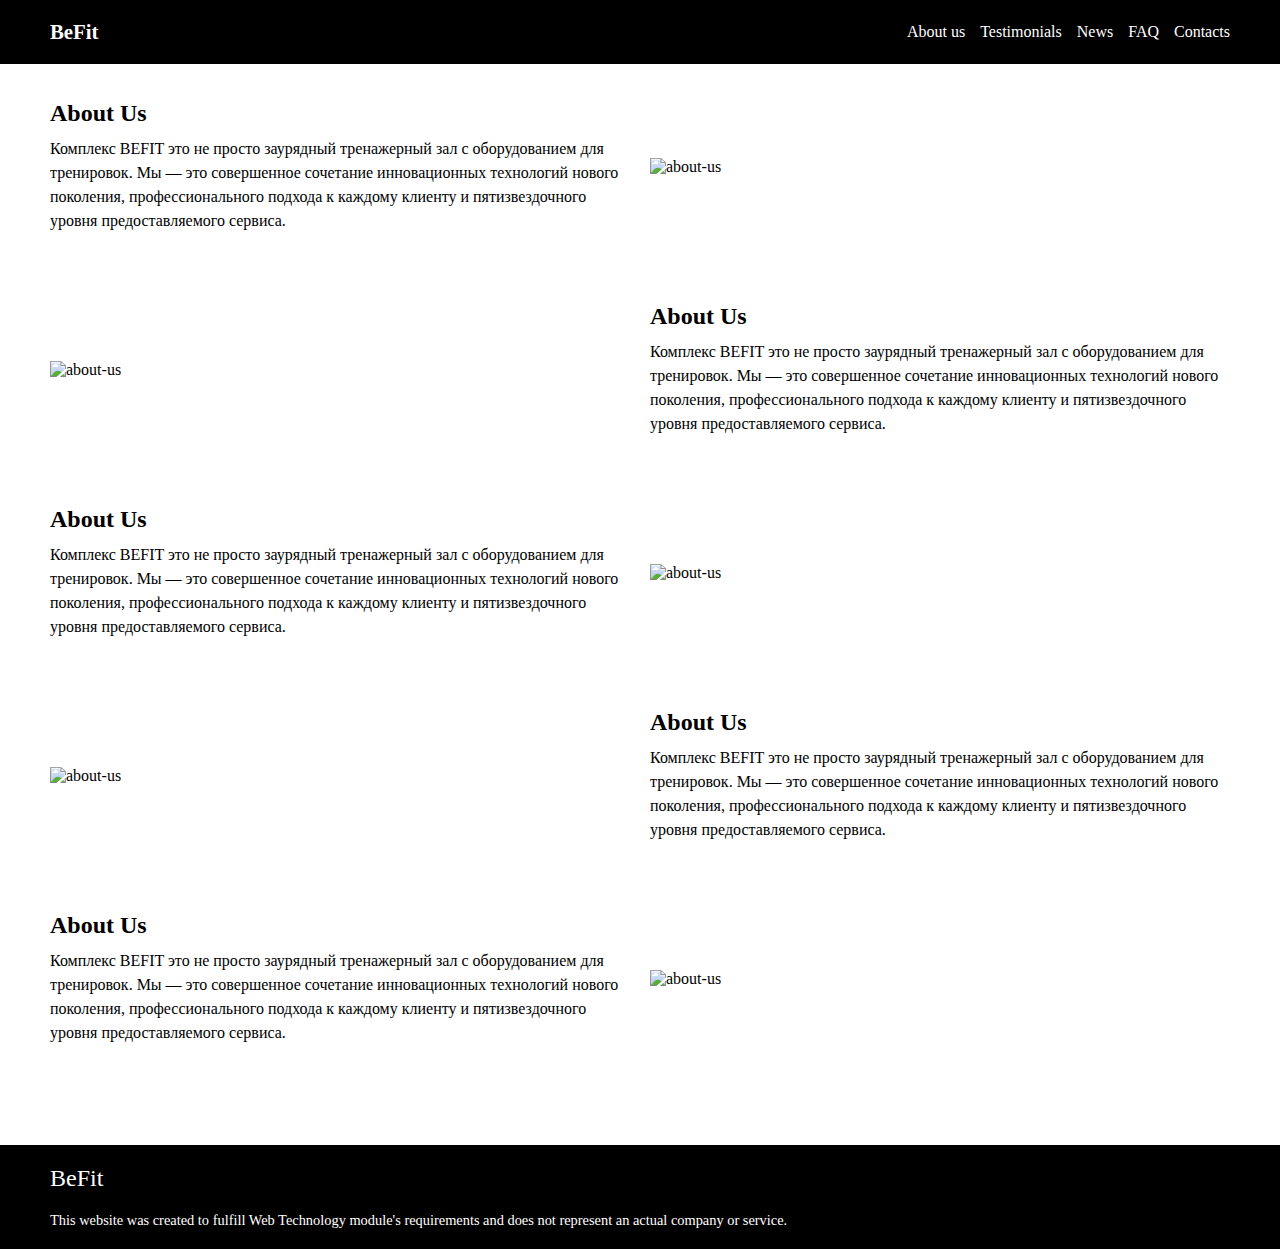
==== about.html @ 7443f544 "Add about page" ====
<!DOCTYPE html>
<html lang="en">
  <head>
    <meta charset="UTF-8" />
    <meta name="viewport" content="width=device-width, initial-scale=1.0" />
    <link rel="stylesheet" href="./assets/styles/about.css" />
    <title>About BeFit</title>
  </head>
  <body>
    <div class="navbar">
      <div class="logo">
        <a href="#">BeFit</a>
      </div>
      <nav>
        <ul>
          <li><a href="about.html">About us</a></li>
          <li><a href="testimonials.html">Testimonials</a></li>
          <li><a href="news.html">News</a></li>
          <li><a href="faq.html">FAQ</a></li>
          <li><a href="contacts.html">Contacts</a></li>
        </ul>
      </nav>
    </div>

    <div class="container">
      <div class="info">
        <div class="content">
          <h2>About Us</h2>
          <p>
            Комплекс BEFIT это не просто заурядный тренажерный зал с
            оборудованием для тренировок. Мы — это совершенное сочетание
            инновационных технологий нового поколения, профессионального подхода
            к каждому клиенту и пятизвездочного уровня предоставляемого сервиса.
          </p>
        </div>
        <div class="image">
            <img src="./assets/images/header.jpg" alt="about-us" />
        </div>
      </div>
      <div class="info">
        <div class="content">
          <h2>About Us</h2>
          <p>
            Комплекс BEFIT это не просто заурядный тренажерный зал с
            оборудованием для тренировок. Мы — это совершенное сочетание
            инновационных технологий нового поколения, профессионального подхода
            к каждому клиенту и пятизвездочного уровня предоставляемого сервиса.
          </p>
        </div>
        <div class="image">
            <img src="./assets/images/header.jpg" alt="about-us" />
        </div>
      </div>
      <div class="info">
        <div class="content">
          <h2>About Us</h2>
          <p>
            Комплекс BEFIT это не просто заурядный тренажерный зал с
            оборудованием для тренировок. Мы — это совершенное сочетание
            инновационных технологий нового поколения, профессионального подхода
            к каждому клиенту и пятизвездочного уровня предоставляемого сервиса.
          </p>
        </div>
        <div class="image">
            <img src="./assets/images/header.jpg" alt="about-us" />
        </div>
      </div>
      <div class="info">
        <div class="content">
          <h2>About Us</h2>
          <p>
            Комплекс BEFIT это не просто заурядный тренажерный зал с
            оборудованием для тренировок. Мы — это совершенное сочетание
            инновационных технологий нового поколения, профессионального подхода
            к каждому клиенту и пятизвездочного уровня предоставляемого сервиса.
          </p>
        </div>
        <div class="image">
            <img src="./assets/images/header.jpg" alt="about-us" />
        </div>
      </div>
      <div class="info">
        <div class="content">
          <h2>About Us</h2>
          <p>
            Комплекс BEFIT это не просто заурядный тренажерный зал с
            оборудованием для тренировок. Мы — это совершенное сочетание
            инновационных технологий нового поколения, профессионального подхода
            к каждому клиенту и пятизвездочного уровня предоставляемого сервиса.
          </p>
        </div>
        <div class="image">
            <img src="./assets/images/header.jpg" alt="about-us" />
        </div>
      </div>
    </div>

    <footer>
        <p class="logo">BeFit</p>
        <p class="note">
          This website was created to fulfill Web Technology module's requirements
          and does not represent an actual company or service.
        </p>
      </footer>
  </body>
</html>
---- assets/styles/about.css ----
*,
*::before,
*::after {
  padding: 0;
  margin: 0;
  box-sizing: border-box;
}

a {
  color: unset;
  text-decoration: unset;
}

a:hover {
  text-decoration: underline;
}

button {
  background: unset;
  border: unset;
  outline: unset;
  color: unset;
  cursor: unset;
}

img {
  width: 100%;
  object-fit: contain;
}

.navbar {
  background: black;
  color: white;
  position: fixed;
  top: 0;
  left: 0;
  right: 0;
  display: flex;
  justify-content: space-between;
  align-items: center;
  padding: 20px 50px;
  z-index: 10;
}

.navbar .logo a {
  font-size: 1.3rem;
  font-weight: 600;
}

.navbar ul {
  display: flex;
  justify-content: space-between;
  align-items: center;
  gap: 15px;
}

.navbar li {
  list-style: none;
}


.container {
    max-width: 1440px;
    margin: 100px auto;
    padding: 0 50px;
}

.info {
    display: flex;
    align-items: center;
    gap: 20px;
    margin-top: 70px;
}

.info .content {
    width: 100%;
}

.info .image {
    width: 100%;
}

.info:nth-child(even) {
    flex-direction: row-reverse;
}

.info .content h2 {
}

.info .content p {
    margin-top: 10px;
    line-height: 1.5rem;
}

footer {
    margin-top: 100px;
    padding: 20px 50px;
    background-color: black;
    color: white;
}

footer .logo {
    font-size: 1.5rem;
}

footer .note {
    margin-top: 20px;
    font-size: .9rem;
}

@media (max-width: 640px) {
    .info {
        flex-direction: column !important;
    }
  }
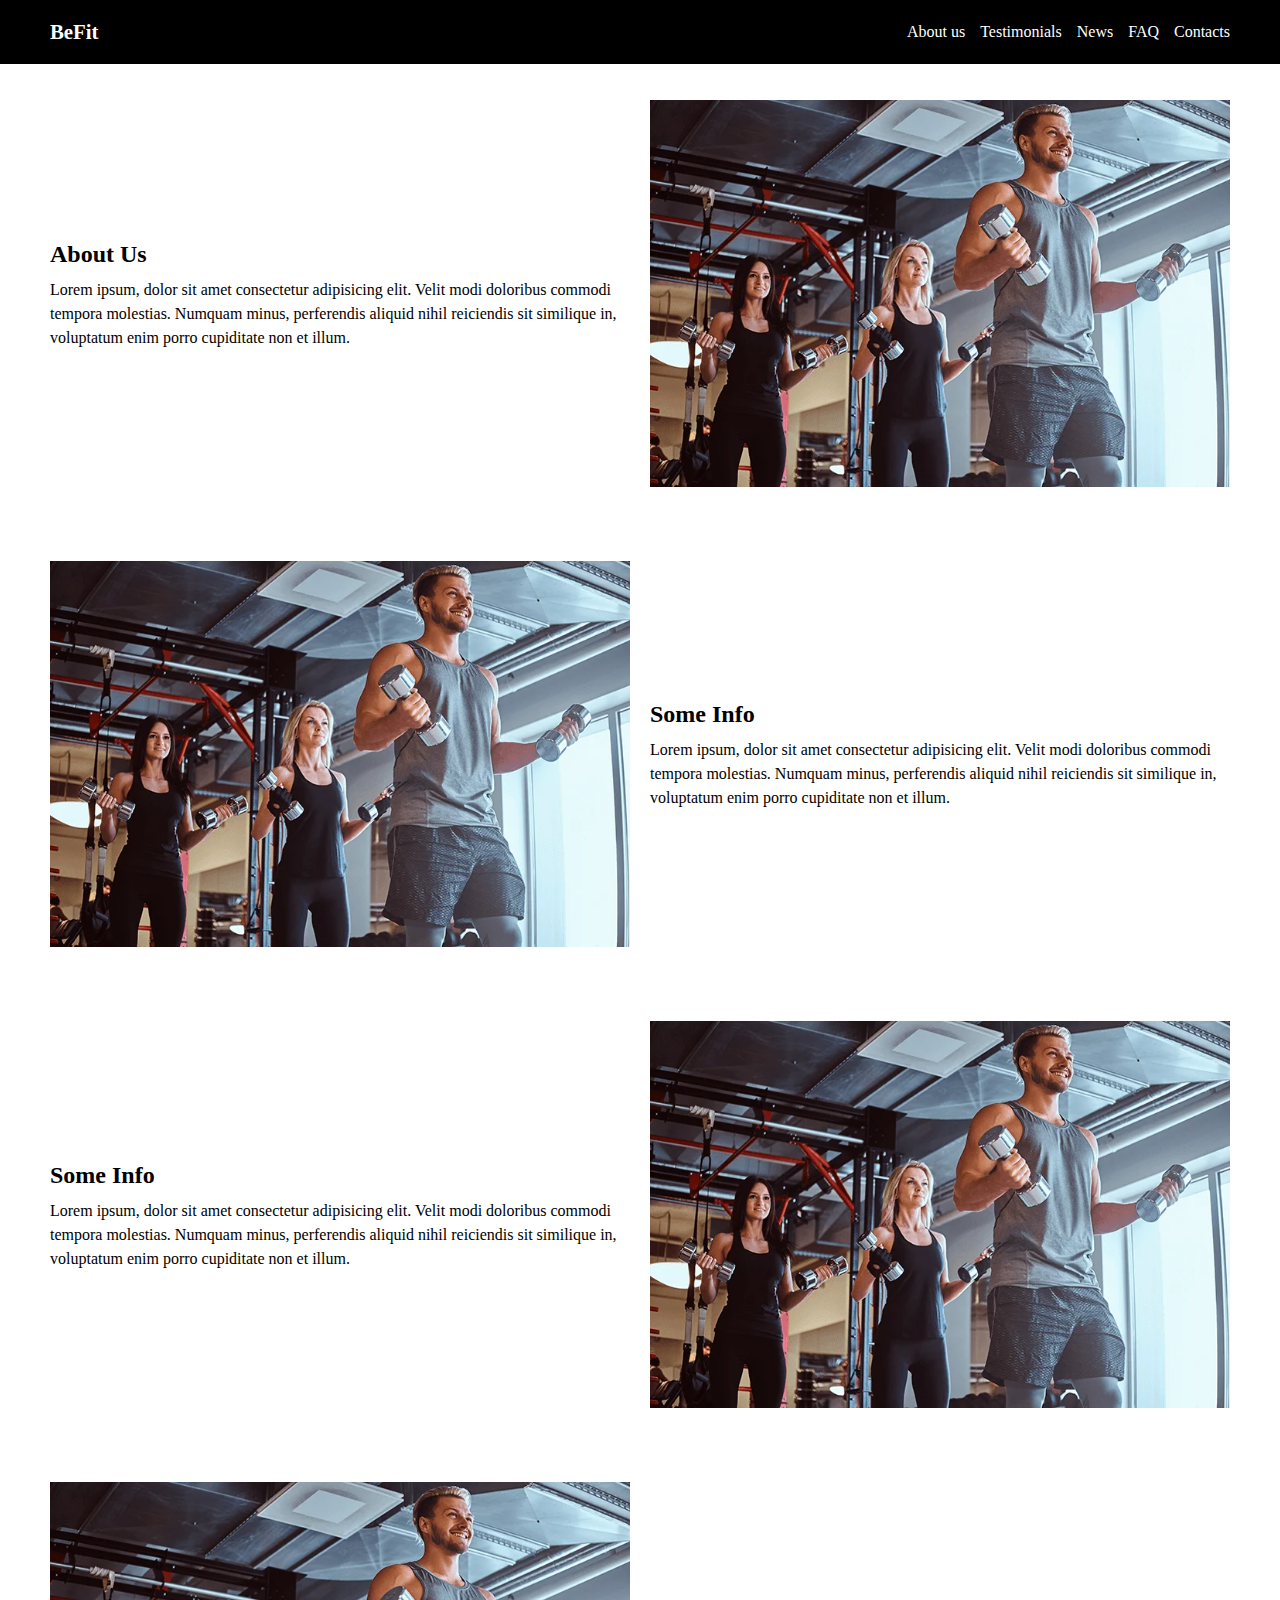
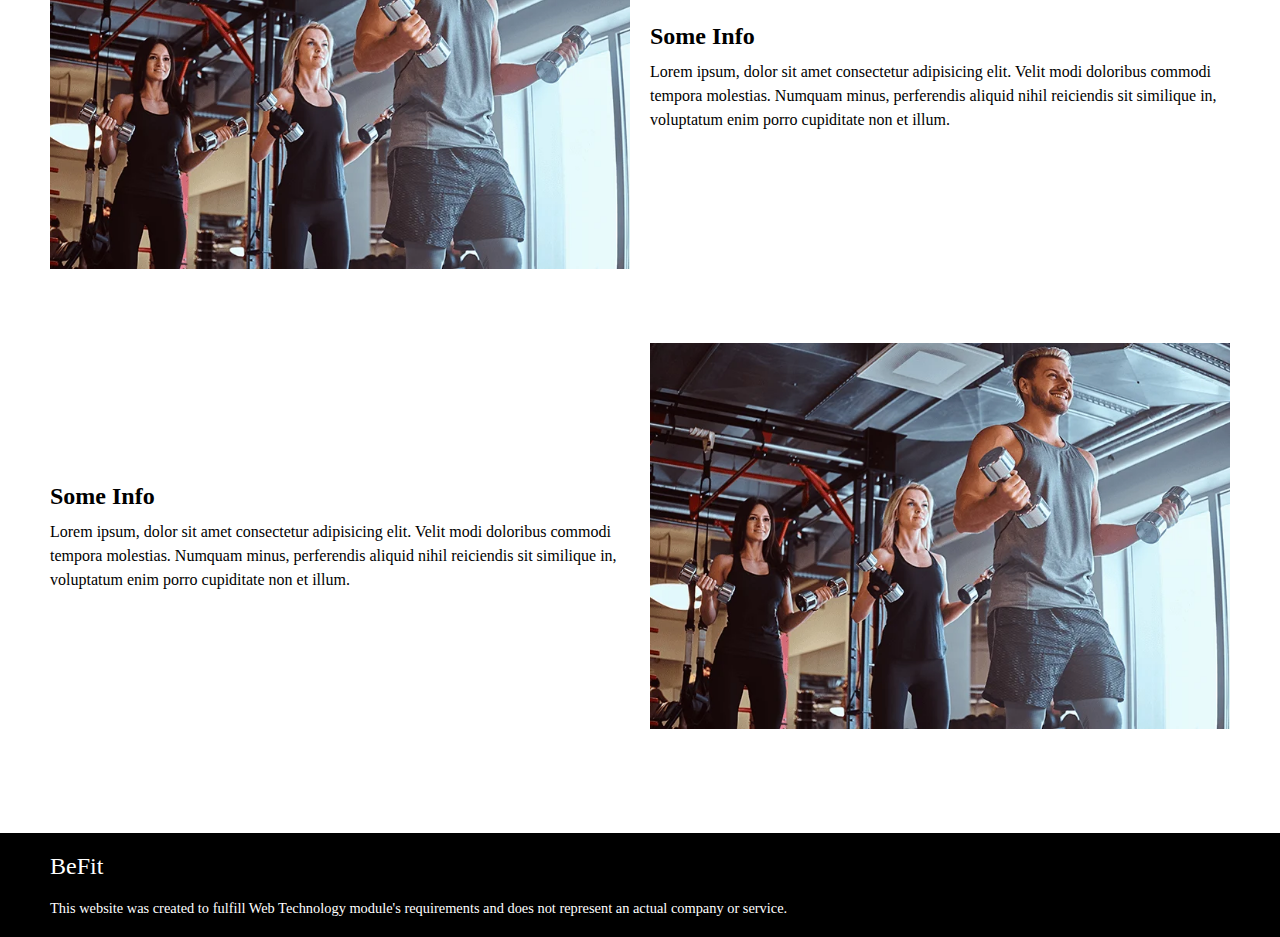
==== commit 32a63c61: "Update data" ====
--- a/about.html
+++ b/about.html
@@ -3,13 +3,13 @@
   <head>
     <meta charset="UTF-8" />
     <meta name="viewport" content="width=device-width, initial-scale=1.0" />
-    <link rel="stylesheet" href="./assets/styles/about.css" />
+    <link rel="stylesheet" href="./assets/css/about.css" />
     <title>About BeFit</title>
   </head>
   <body>
     <div class="navbar">
       <div class="logo">
-        <a href="#">BeFit</a>
+        <a href="index.html">BeFit</a>
       </div>
       <nav>
         <ul>
@@ -27,80 +27,80 @@
         <div class="content">
           <h2>About Us</h2>
           <p>
-            Комплекс BEFIT это не просто заурядный тренажерный зал с
-            оборудованием для тренировок. Мы — это совершенное сочетание
-            инновационных технологий нового поколения, профессионального подхода
-            к каждому клиенту и пятизвездочного уровня предоставляемого сервиса.
+            Lorem ipsum, dolor sit amet consectetur adipisicing elit. Velit modi
+            doloribus commodi tempora molestias. Numquam minus, perferendis
+            aliquid nihil reiciendis sit similique in, voluptatum enim porro
+            cupiditate non et illum.
           </p>
         </div>
         <div class="image">
-            <img src="./assets/images/header.jpg" alt="about-us" />
+          <img src="./assets/images/fitness.webp" alt="about-us" />
         </div>
       </div>
       <div class="info">
         <div class="content">
-          <h2>About Us</h2>
+          <h2>Some Info</h2>
           <p>
-            Комплекс BEFIT это не просто заурядный тренажерный зал с
-            оборудованием для тренировок. Мы — это совершенное сочетание
-            инновационных технологий нового поколения, профессионального подхода
-            к каждому клиенту и пятизвездочного уровня предоставляемого сервиса.
+            Lorem ipsum, dolor sit amet consectetur adipisicing elit. Velit modi
+            doloribus commodi tempora molestias. Numquam minus, perferendis
+            aliquid nihil reiciendis sit similique in, voluptatum enim porro
+            cupiditate non et illum.
           </p>
         </div>
         <div class="image">
-            <img src="./assets/images/header.jpg" alt="about-us" />
+          <img src="./assets/images/fitness.webp" alt="about-us" />
         </div>
       </div>
       <div class="info">
         <div class="content">
-          <h2>About Us</h2>
+          <h2>Some Info</h2>
           <p>
-            Комплекс BEFIT это не просто заурядный тренажерный зал с
-            оборудованием для тренировок. Мы — это совершенное сочетание
-            инновационных технологий нового поколения, профессионального подхода
-            к каждому клиенту и пятизвездочного уровня предоставляемого сервиса.
+            Lorem ipsum, dolor sit amet consectetur adipisicing elit. Velit modi
+            doloribus commodi tempora molestias. Numquam minus, perferendis
+            aliquid nihil reiciendis sit similique in, voluptatum enim porro
+            cupiditate non et illum.
           </p>
         </div>
         <div class="image">
-            <img src="./assets/images/header.jpg" alt="about-us" />
+          <img src="./assets/images/fitness.webp" alt="about-us" />
         </div>
       </div>
       <div class="info">
         <div class="content">
-          <h2>About Us</h2>
+          <h2>Some Info</h2>
           <p>
-            Комплекс BEFIT это не просто заурядный тренажерный зал с
-            оборудованием для тренировок. Мы — это совершенное сочетание
-            инновационных технологий нового поколения, профессионального подхода
-            к каждому клиенту и пятизвездочного уровня предоставляемого сервиса.
+            Lorem ipsum, dolor sit amet consectetur adipisicing elit. Velit modi
+            doloribus commodi tempora molestias. Numquam minus, perferendis
+            aliquid nihil reiciendis sit similique in, voluptatum enim porro
+            cupiditate non et illum.
           </p>
         </div>
         <div class="image">
-            <img src="./assets/images/header.jpg" alt="about-us" />
+          <img src="./assets/images/fitness.webp" alt="about-us" />
         </div>
       </div>
       <div class="info">
         <div class="content">
-          <h2>About Us</h2>
+          <h2>Some Info</h2>
           <p>
-            Комплекс BEFIT это не просто заурядный тренажерный зал с
-            оборудованием для тренировок. Мы — это совершенное сочетание
-            инновационных технологий нового поколения, профессионального подхода
-            к каждому клиенту и пятизвездочного уровня предоставляемого сервиса.
+            Lorem ipsum, dolor sit amet consectetur adipisicing elit. Velit modi
+            doloribus commodi tempora molestias. Numquam minus, perferendis
+            aliquid nihil reiciendis sit similique in, voluptatum enim porro
+            cupiditate non et illum.
           </p>
         </div>
         <div class="image">
-            <img src="./assets/images/header.jpg" alt="about-us" />
+          <img src="./assets/images/fitness.webp" alt="about-us" />
         </div>
       </div>
     </div>
 
     <footer>
-        <p class="logo">BeFit</p>
-        <p class="note">
-          This website was created to fulfill Web Technology module's requirements
-          and does not represent an actual company or service.
-        </p>
-      </footer>
+      <p class="logo">BeFit</p>
+      <p class="note">
+        This website was created to fulfill Web Technology module's requirements
+        and does not represent an actual company or service.
+      </p>
+    </footer>
   </body>
 </html>
--- a/assets/css/about.css
+++ b/assets/css/about.css
@@ -0,0 +1,115 @@
+*,
+*::before,
+*::after {
+  padding: 0;
+  margin: 0;
+  box-sizing: border-box;
+}
+
+a {
+  color: unset;
+  text-decoration: unset;
+}
+
+a:hover {
+  text-decoration: underline;
+}
+
+button {
+  background: unset;
+  border: unset;
+  outline: unset;
+  color: unset;
+  cursor: unset;
+}
+
+img {
+  width: 100%;
+  object-fit: contain;
+}
+
+.navbar {
+  background: black;
+  color: white;
+  position: fixed;
+  top: 0;
+  left: 0;
+  right: 0;
+  display: flex;
+  justify-content: space-between;
+  align-items: center;
+  padding: 20px 50px;
+  z-index: 10;
+}
+
+.navbar .logo a {
+  font-size: 1.3rem;
+  font-weight: 600;
+}
+
+.navbar ul {
+  display: flex;
+  justify-content: space-between;
+  align-items: center;
+  gap: 15px;
+}
+
+.navbar li {
+  list-style: none;
+}
+
+
+.container {
+    max-width: 1440px;
+    margin: 100px auto;
+    padding: 0 50px;
+}
+
+.info {
+    display: flex;
+    align-items: center;
+    gap: 20px;
+    margin-top: 70px;
+}
+
+.info .content {
+    width: 100%;
+}
+
+.info .image {
+    width: 100%;
+}
+
+.info:nth-child(even) {
+    flex-direction: row-reverse;
+}
+
+.info .content h2 {
+}
+
+.info .content p {
+    margin-top: 10px;
+    line-height: 1.5rem;
+}
+
+footer {
+    margin-top: 100px;
+    padding: 20px 50px;
+    background-color: black;
+    color: white;
+}
+
+footer .logo {
+    font-size: 1.5rem;
+}
+
+footer .note {
+    margin-top: 20px;
+    font-size: .9rem;
+}
+
+@media (max-width: 640px) {
+    .info {
+        flex-direction: column !important;
+    }
+  }
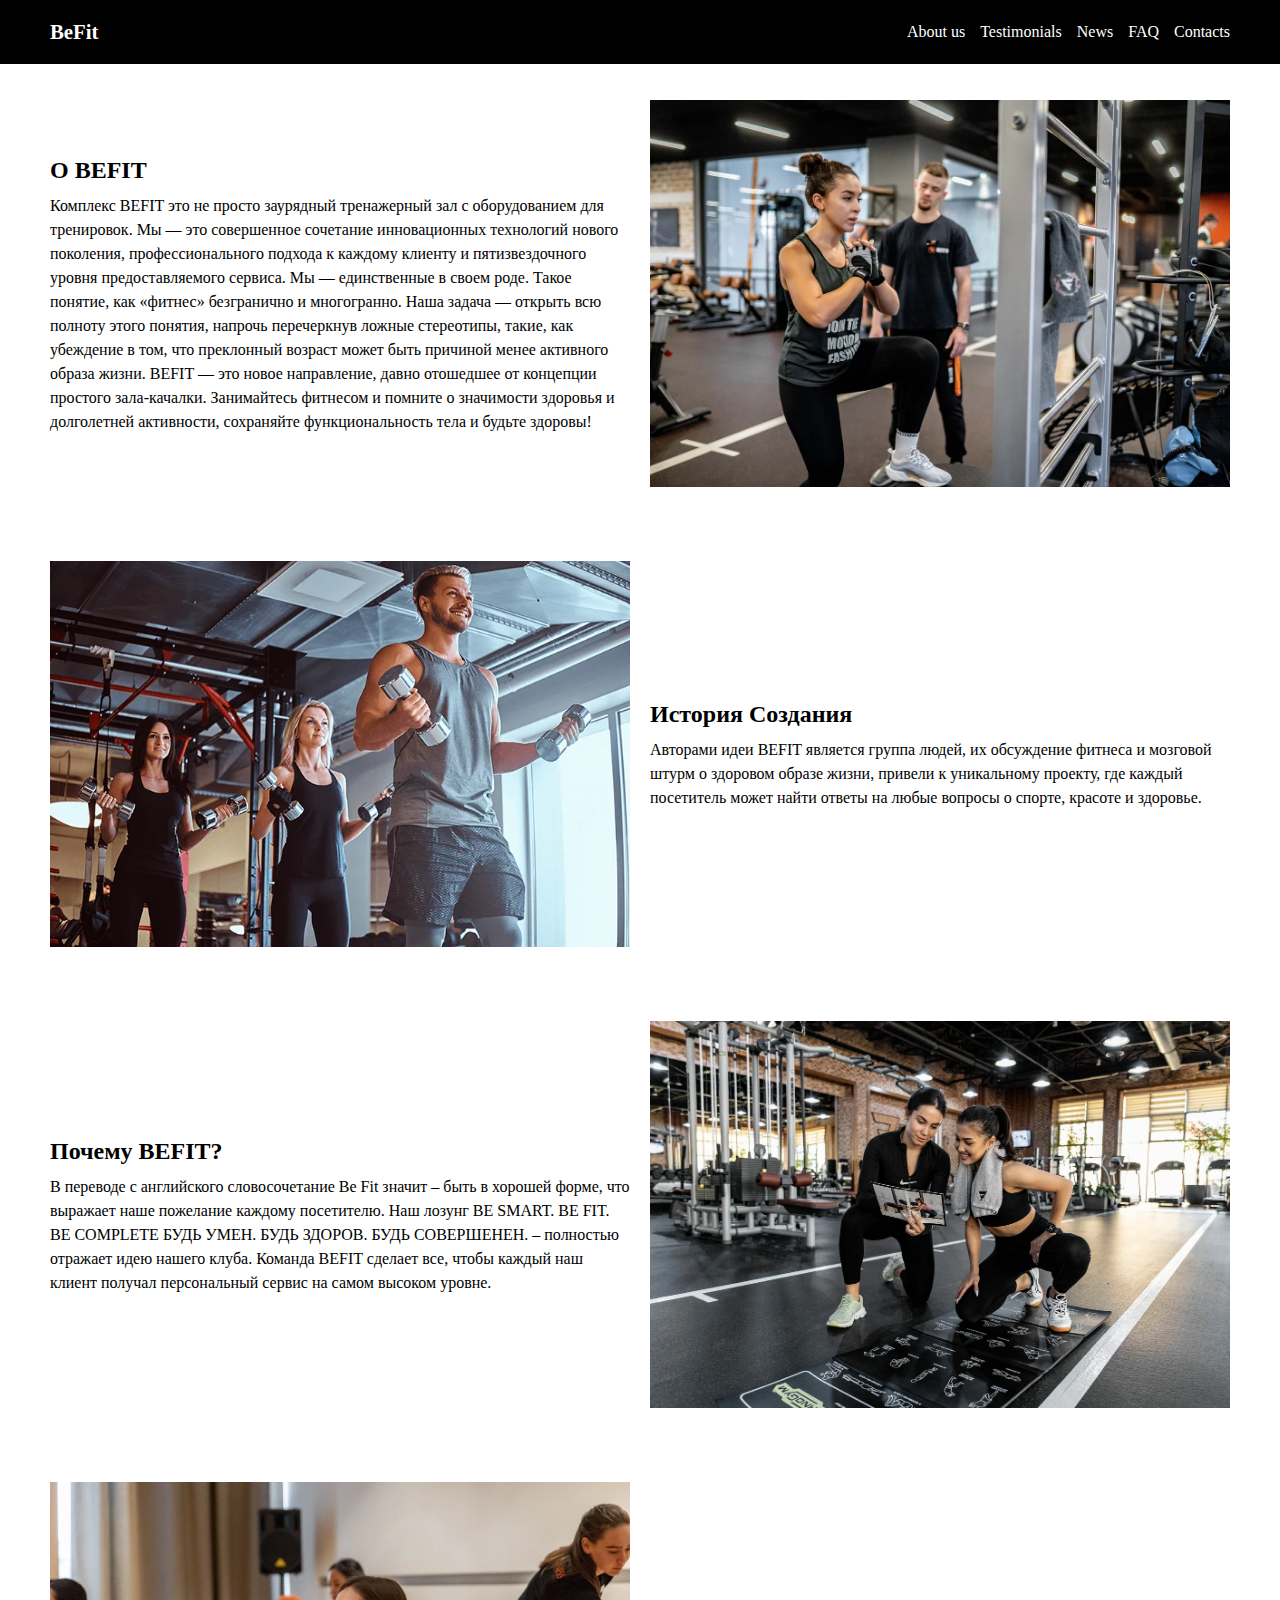
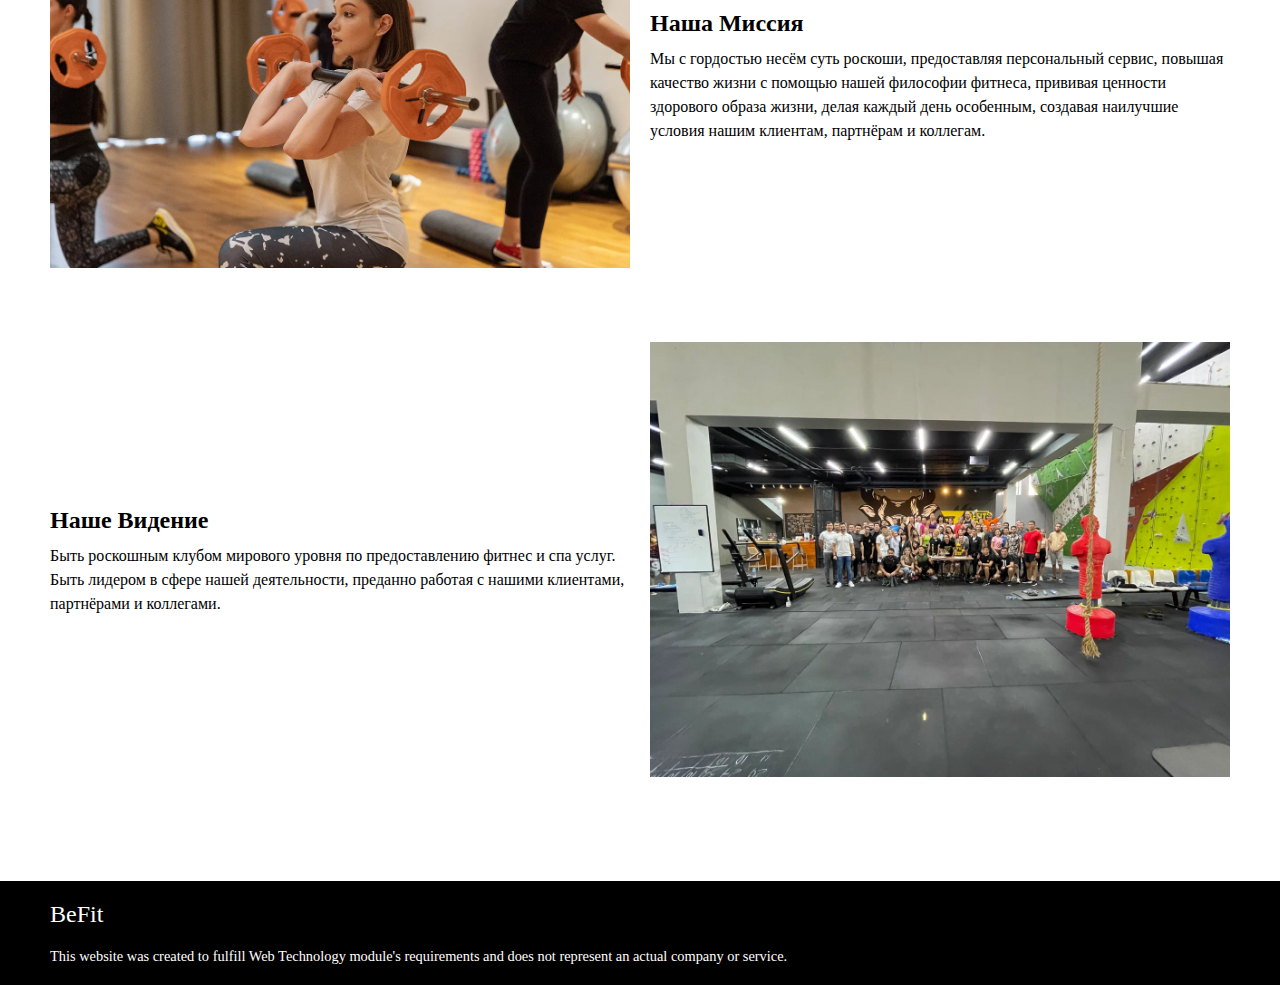
==== commit 48359b70: "Change data" ====
--- a/about.html
+++ b/about.html
@@ -25,12 +25,34 @@
     <div class="container">
       <div class="info">
         <div class="content">
-          <h2>About Us</h2>
+          <h2>О BEFIT</h2>
           <p>
-            Lorem ipsum, dolor sit amet consectetur adipisicing elit. Velit modi
-            doloribus commodi tempora molestias. Numquam minus, perferendis
-            aliquid nihil reiciendis sit similique in, voluptatum enim porro
-            cupiditate non et illum.
+            Комплекс BEFIT это не просто заурядный тренажерный зал с
+            оборудованием для тренировок. Мы — это совершенное сочетание
+            инновационных технологий нового поколения, профессионального подхода
+            к каждому клиенту и пятизвездочного уровня предоставляемого сервиса.
+            Мы — единственные в своем роде. Такое понятие, как «фитнес»
+            безгранично и многогранно. Наша задача — открыть всю полноту этого
+            понятия, напрочь перечеркнув ложные стереотипы, такие, как убеждение
+            в том, что преклонный возраст может быть причиной менее активного
+            образа жизни. BEFIT — это новое направление, давно отошедшее от
+            концепции простого зала-качалки. Занимайтесь фитнесом и помните о
+            значимости здоровья и долголетней активности, сохраняйте
+            функциональность тела и будьте здоровы!
+          </p>
+        </div>
+        <div class="image">
+          <img src="./assets/images/images.webp" alt="about-us" />
+        </div>
+      </div>
+      <div class="info">
+        <div class="content">
+          <h2>История Создания</h2>
+          <p>
+            Авторами идеи BEFIT является группа людей, их обсуждение фитнеса и
+            мозговой штурм о здоровом образе жизни, привели к уникальному
+            проекту, где каждый посетитель может найти ответы на любые вопросы о
+            спорте, красоте и здоровье.
           </p>
         </div>
         <div class="image">
@@ -39,58 +61,45 @@
       </div>
       <div class="info">
         <div class="content">
-          <h2>Some Info</h2>
+          <h2>Почему BEFIT?</h2>
           <p>
-            Lorem ipsum, dolor sit amet consectetur adipisicing elit. Velit modi
-            doloribus commodi tempora molestias. Numquam minus, perferendis
-            aliquid nihil reiciendis sit similique in, voluptatum enim porro
-            cupiditate non et illum.
+            В переводе с английского словосочетание Be Fit значит – быть в
+            хорошей форме, что выражает наше пожелание каждому посетителю. Наш
+            лозунг BE SMART. BE FIT. BE COMPLETE БУДЬ УМЕН. БУДЬ ЗДОРОВ. БУДЬ
+            СОВЕРШЕНЕН. – полностью отражает идею нашего клуба. Команда BEFIT
+            сделает все, чтобы каждый наш клиент получал персональный сервис на
+            самом высоком уровне.
           </p>
         </div>
         <div class="image">
-          <img src="./assets/images/fitness.webp" alt="about-us" />
+          <img src="./assets/images/images-2.webp" alt="about-us" />
         </div>
       </div>
       <div class="info">
         <div class="content">
-          <h2>Some Info</h2>
+          <h2>Наша Миссия</h2>
           <p>
-            Lorem ipsum, dolor sit amet consectetur adipisicing elit. Velit modi
-            doloribus commodi tempora molestias. Numquam minus, perferendis
-            aliquid nihil reiciendis sit similique in, voluptatum enim porro
-            cupiditate non et illum.
+            Мы с гордостью несём суть роскоши, предоставляя персональный сервис,
+            повышая качество жизни с помощью нашей философии фитнеса, прививая
+            ценности здорового образа жизни, делая каждый день особенным,
+            создавая наилучшие условия нашим клиентам, партнёрам и коллегам.
           </p>
         </div>
         <div class="image">
-          <img src="./assets/images/fitness.webp" alt="about-us" />
+          <img src="./assets/images/images-3.webp" alt="about-us" />
         </div>
       </div>
       <div class="info">
         <div class="content">
-          <h2>Some Info</h2>
+          <h2>Наше Видение</h2>
           <p>
-            Lorem ipsum, dolor sit amet consectetur adipisicing elit. Velit modi
-            doloribus commodi tempora molestias. Numquam minus, perferendis
-            aliquid nihil reiciendis sit similique in, voluptatum enim porro
-            cupiditate non et illum.
+            Быть роскошным клубом мирового уровня по предоставлению фитнес и спа
+            услуг. Быть лидером в сфере нашей деятельности, преданно работая с
+            нашими клиентами, партнёрами и коллегами.
           </p>
         </div>
         <div class="image">
-          <img src="./assets/images/fitness.webp" alt="about-us" />
-        </div>
-      </div>
-      <div class="info">
-        <div class="content">
-          <h2>Some Info</h2>
-          <p>
-            Lorem ipsum, dolor sit amet consectetur adipisicing elit. Velit modi
-            doloribus commodi tempora molestias. Numquam minus, perferendis
-            aliquid nihil reiciendis sit similique in, voluptatum enim porro
-            cupiditate non et illum.
-          </p>
-        </div>
-        <div class="image">
-          <img src="./assets/images/fitness.webp" alt="about-us" />
+          <img src="./assets/images/images-4.webp" alt="about-us" />
         </div>
       </div>
     </div>
